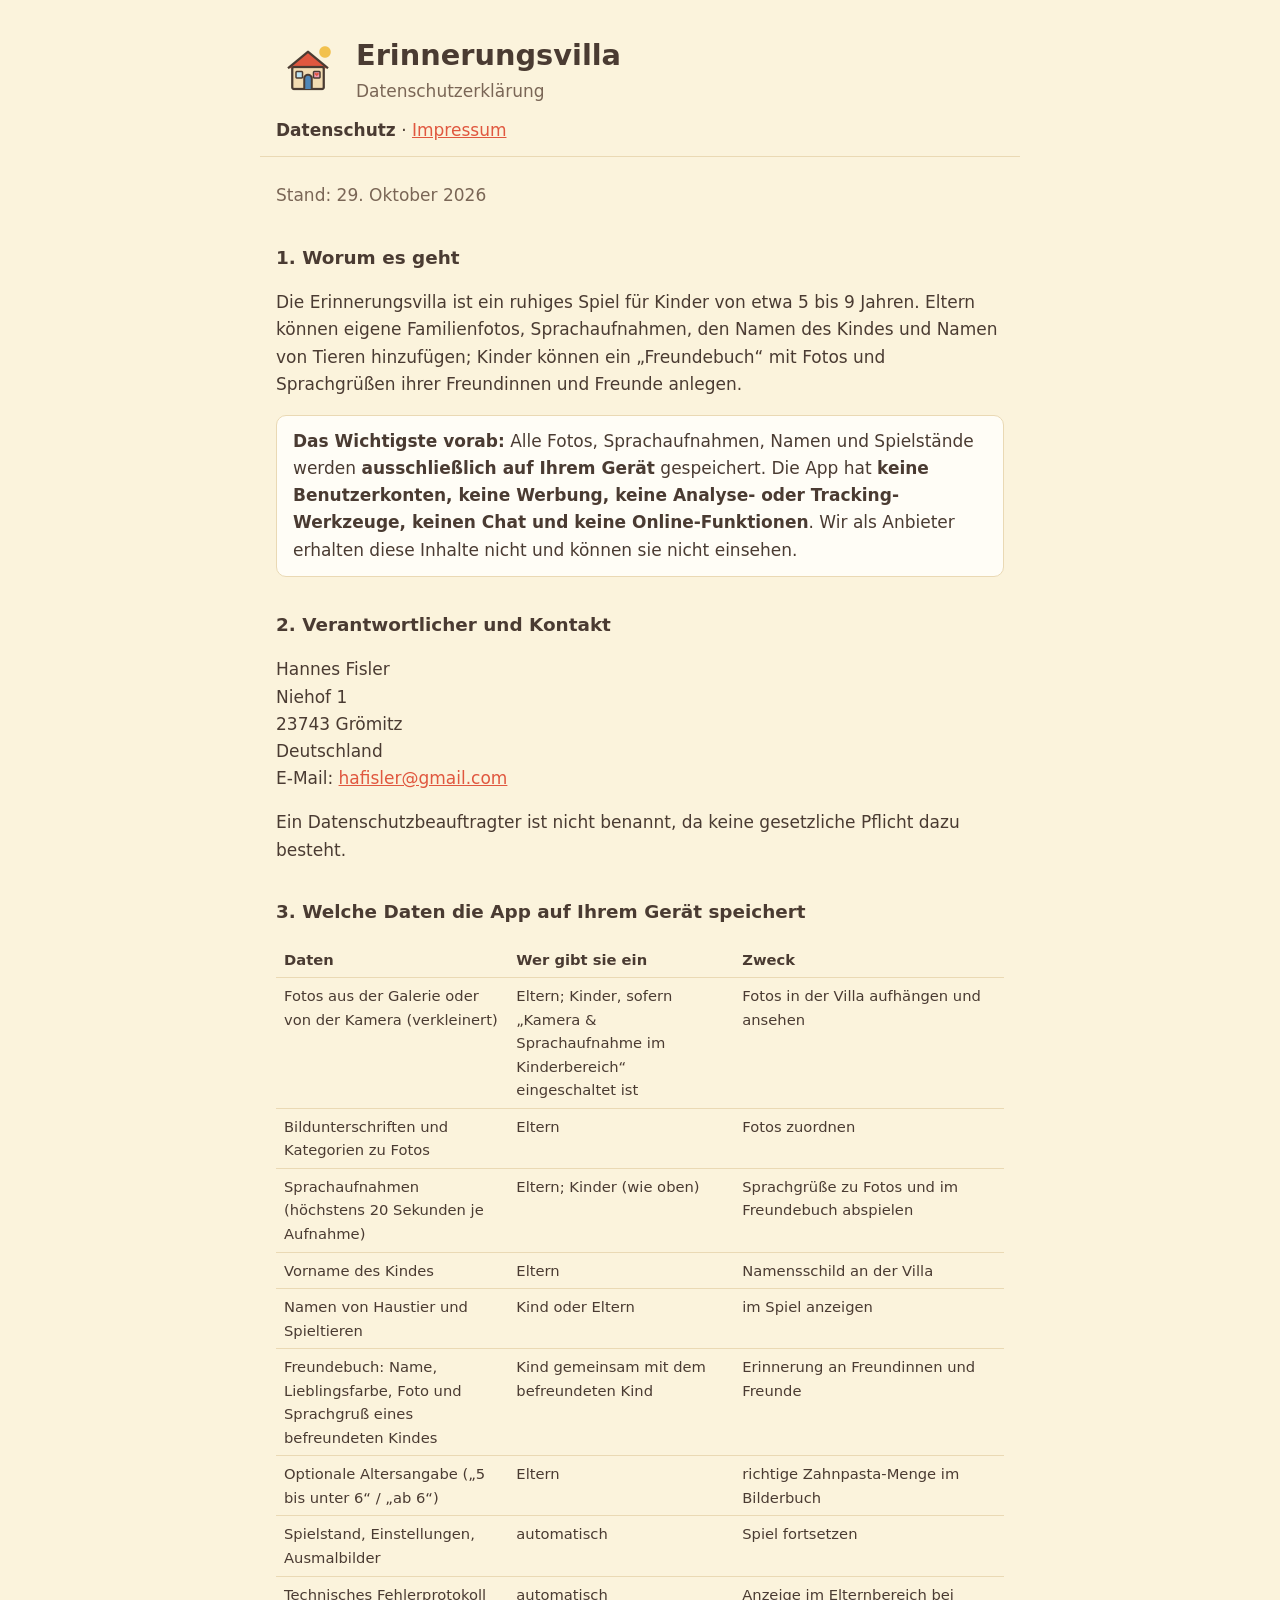
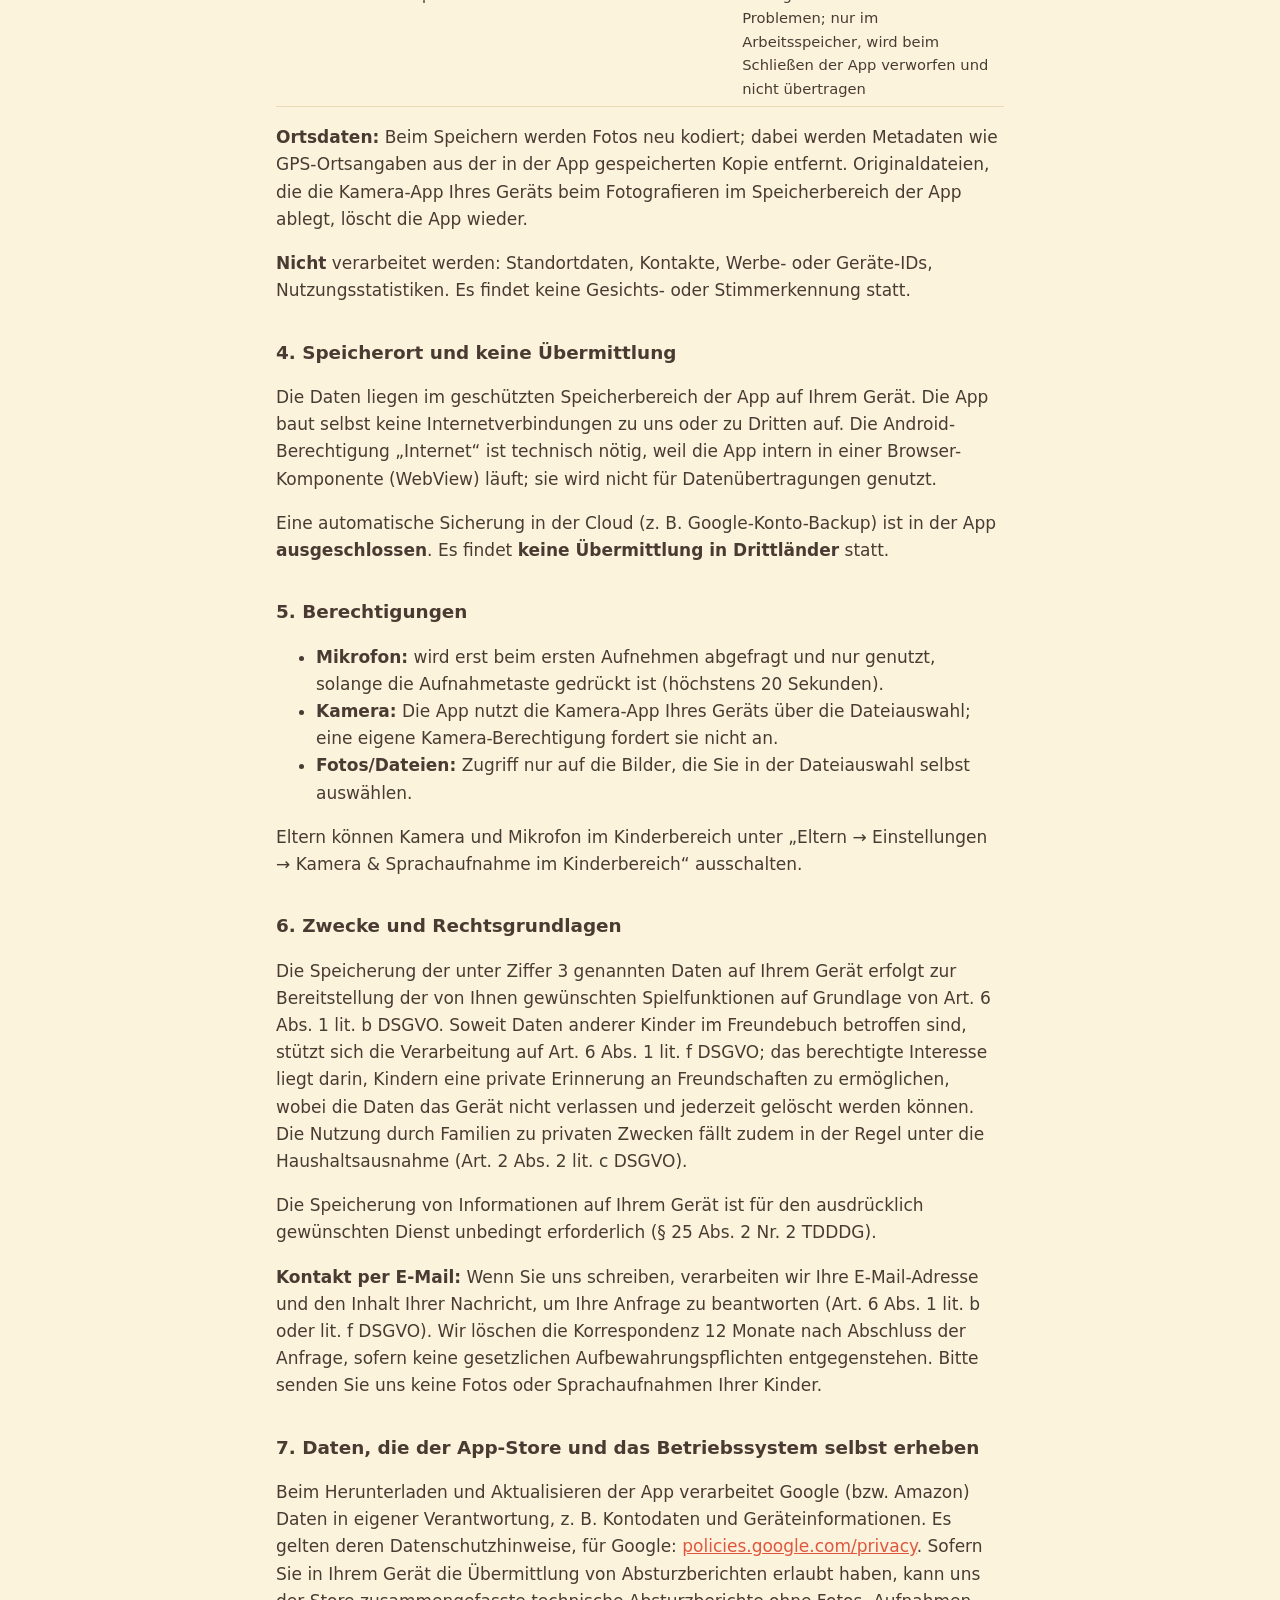
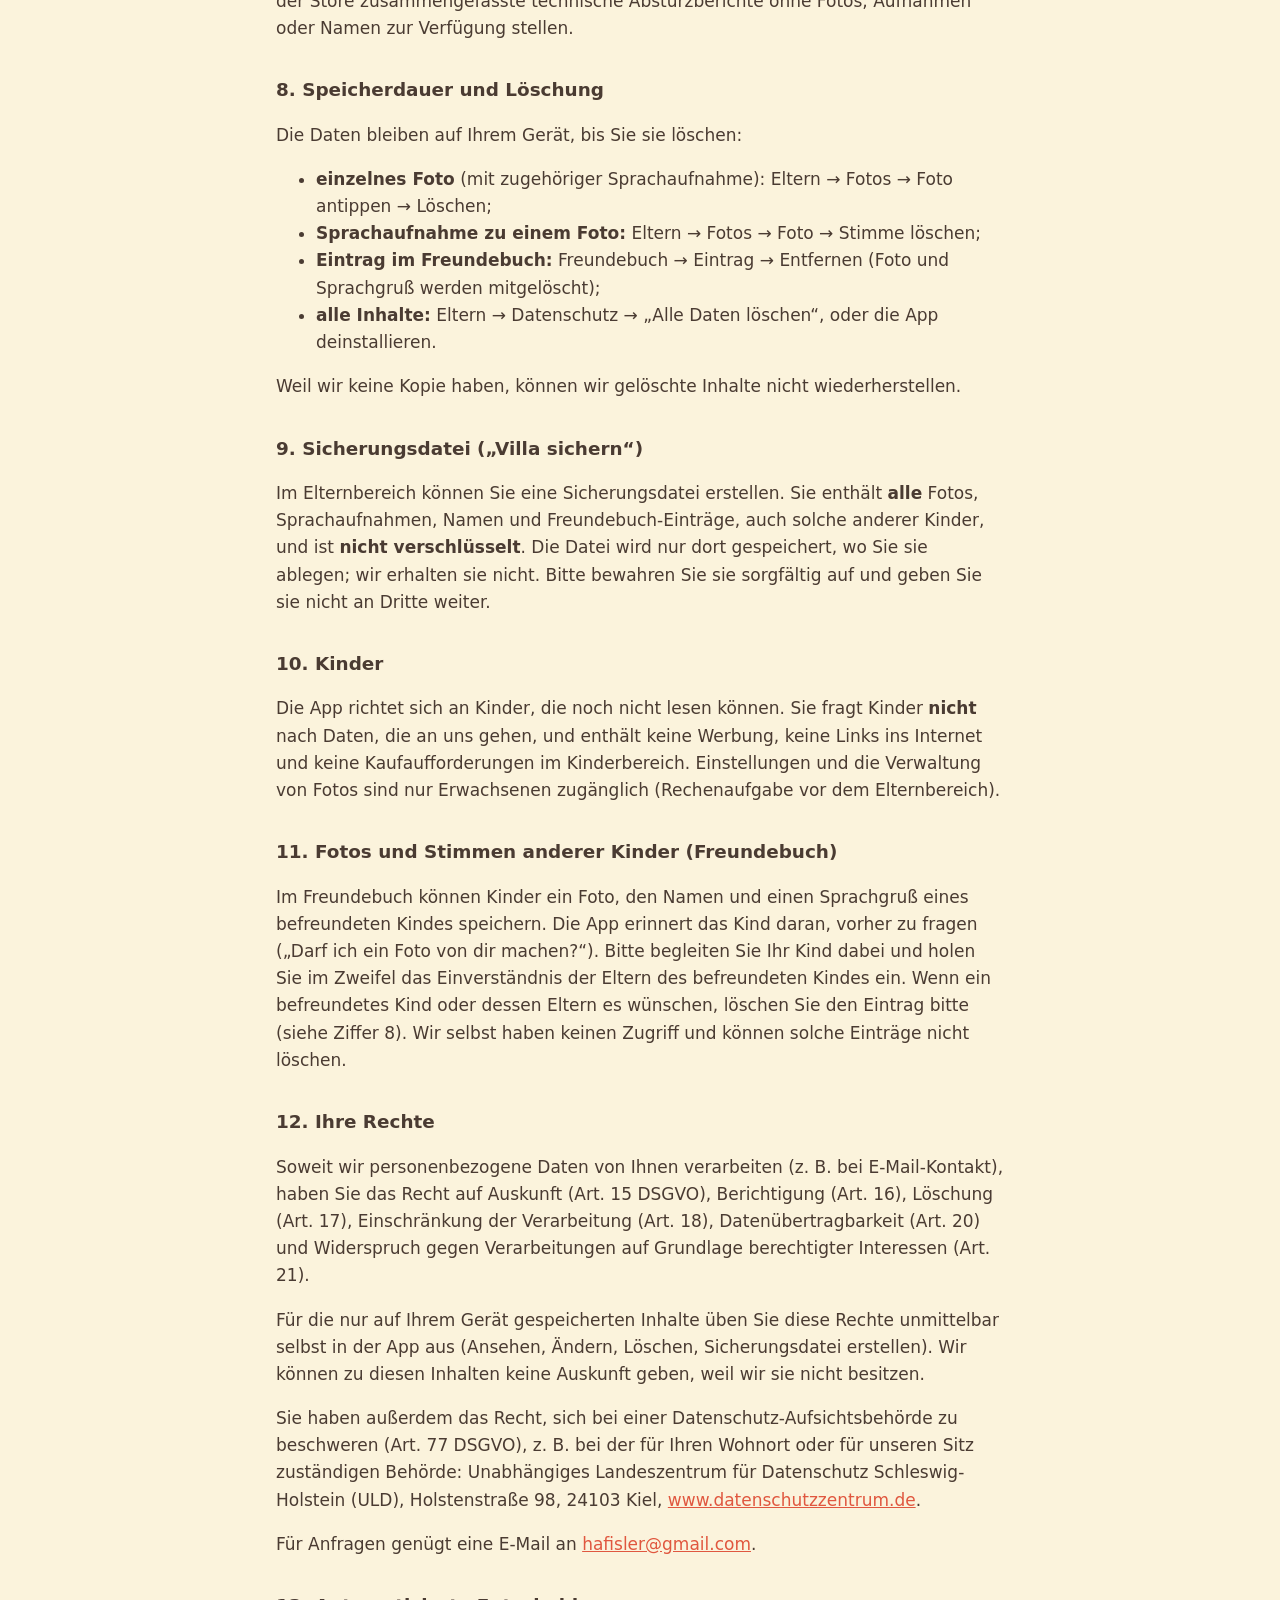
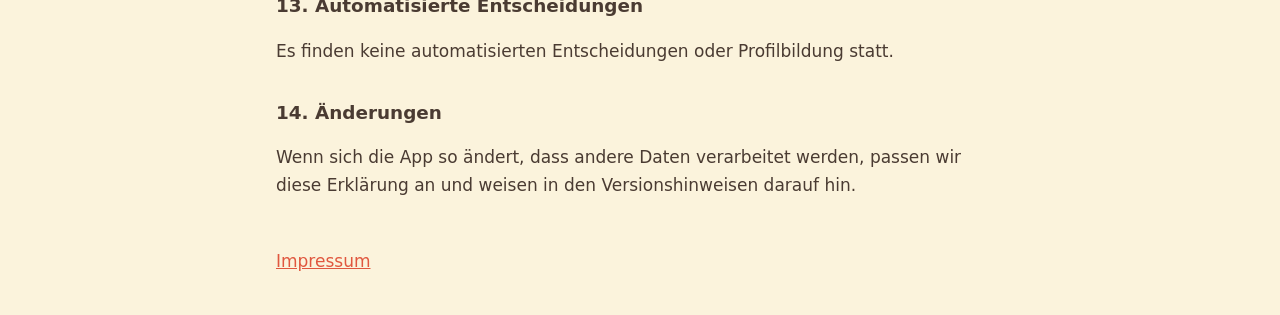
==== index.html @ d374c2a3 "Datenschutzerklärung und Impressum der Erinnerungsvilla Co-Authored-By: Claude Opus 5.5 <noreply@ant" ====
<!doctype html>
<html lang="de">
<head>
<meta charset="utf-8">
<meta name="viewport" content="width=device-width, initial-scale=1">
<title>Erinnerungsvilla – Datenschutzerklärung</title>
<link rel="stylesheet" href="style.css">
</head>
<body>
<header><img src="icon.png" alt="" width="64" height="64"><div><h1>Erinnerungsvilla</h1><p>Datenschutzerklärung</p></div></header>
<nav><a href="index.html" aria-current="page">Datenschutz</a> · <a href="impressum.html">Impressum</a></nav>
<main>
<p class="stand">Stand: 29. Oktober 2026</p>

<h2>1. Worum es geht</h2>
<p>Die Erinnerungsvilla ist ein ruhiges Spiel für Kinder von etwa 5 bis 9 Jahren. Eltern können eigene Familienfotos, Sprachaufnahmen, den Namen des Kindes und Namen von Tieren hinzufügen; Kinder können ein „Freundebuch“ mit Fotos und Sprachgrüßen ihrer Freundinnen und Freunde anlegen.</p>
<p class="box"><strong>Das Wichtigste vorab:</strong> Alle Fotos, Sprachaufnahmen, Namen und Spielstände werden <strong>ausschließlich auf Ihrem Gerät</strong> gespeichert. Die App hat <strong>keine Benutzerkonten, keine Werbung, keine Analyse- oder Tracking-Werkzeuge, keinen Chat und keine Online-Funktionen</strong>. Wir als Anbieter erhalten diese Inhalte nicht und können sie nicht einsehen.</p>

<h2>2. Verantwortlicher und Kontakt</h2>
<p>Hannes Fisler<br>Niehof 1<br>23743 Grömitz<br>Deutschland<br>E-Mail: <a href="mailto:hafisler@gmail.com">hafisler@gmail.com</a></p>
<p>Ein Datenschutzbeauftragter ist nicht benannt, da keine gesetzliche Pflicht dazu besteht.</p>

<h2>3. Welche Daten die App auf Ihrem Gerät speichert</h2>
<table>
<thead><tr><th>Daten</th><th>Wer gibt sie ein</th><th>Zweck</th></tr></thead>
<tbody>
<tr><td>Fotos aus der Galerie oder von der Kamera (verkleinert)</td><td>Eltern; Kinder, sofern „Kamera &amp; Sprachaufnahme im Kinderbereich“ eingeschaltet ist</td><td>Fotos in der Villa aufhängen und ansehen</td></tr>
<tr><td>Bildunterschriften und Kategorien zu Fotos</td><td>Eltern</td><td>Fotos zuordnen</td></tr>
<tr><td>Sprachaufnahmen (höchstens 20 Sekunden je Aufnahme)</td><td>Eltern; Kinder (wie oben)</td><td>Sprachgrüße zu Fotos und im Freundebuch abspielen</td></tr>
<tr><td>Vorname des Kindes</td><td>Eltern</td><td>Namensschild an der Villa</td></tr>
<tr><td>Namen von Haustier und Spieltieren</td><td>Kind oder Eltern</td><td>im Spiel anzeigen</td></tr>
<tr><td>Freundebuch: Name, Lieblingsfarbe, Foto und Sprachgruß eines befreundeten Kindes</td><td>Kind gemeinsam mit dem befreundeten Kind</td><td>Erinnerung an Freundinnen und Freunde</td></tr>
<tr><td>Optionale Altersangabe („5 bis unter 6“ / „ab 6“)</td><td>Eltern</td><td>richtige Zahnpasta-Menge im Bilderbuch</td></tr>
<tr><td>Spielstand, Einstellungen, Ausmalbilder</td><td>automatisch</td><td>Spiel fortsetzen</td></tr>
<tr><td>Technisches Fehlerprotokoll</td><td>automatisch</td><td>Anzeige im Elternbereich bei Problemen; nur im Arbeitsspeicher, wird beim Schließen der App verworfen und nicht übertragen</td></tr>
</tbody>
</table>
<p><strong>Ortsdaten:</strong> Beim Speichern werden Fotos neu kodiert; dabei werden Metadaten wie GPS-Ortsangaben aus der in der App gespeicherten Kopie entfernt. Originaldateien, die die Kamera-App Ihres Geräts beim Fotografieren im Speicherbereich der App ablegt, löscht die App wieder.</p>
<p><strong>Nicht</strong> verarbeitet werden: Standortdaten, Kontakte, Werbe- oder Geräte-IDs, Nutzungsstatistiken. Es findet keine Gesichts- oder Stimmerkennung statt.</p>

<h2>4. Speicherort und keine Übermittlung</h2>
<p>Die Daten liegen im geschützten Speicherbereich der App auf Ihrem Gerät. Die App baut selbst keine Internetverbindungen zu uns oder zu Dritten auf. Die Android-Berechtigung „Internet“ ist technisch nötig, weil die App intern in einer Browser-Komponente (WebView) läuft; sie wird nicht für Datenübertragungen genutzt.</p>
<p>Eine automatische Sicherung in der Cloud (z. B. Google-Konto-Backup) ist in der App <strong>ausgeschlossen</strong>. Es findet <strong>keine Übermittlung in Drittländer</strong> statt.</p>

<h2>5. Berechtigungen</h2>
<ul>
<li><strong>Mikrofon:</strong> wird erst beim ersten Aufnehmen abgefragt und nur genutzt, solange die Aufnahmetaste gedrückt ist (höchstens 20 Sekunden).</li>
<li><strong>Kamera:</strong> Die App nutzt die Kamera-App Ihres Geräts über die Dateiauswahl; eine eigene Kamera-Berechtigung fordert sie nicht an.</li>
<li><strong>Fotos/Dateien:</strong> Zugriff nur auf die Bilder, die Sie in der Dateiauswahl selbst auswählen.</li>
</ul>
<p>Eltern können Kamera und Mikrofon im Kinderbereich unter „Eltern → Einstellungen → Kamera &amp; Sprachaufnahme im Kinderbereich“ ausschalten.</p>

<h2>6. Zwecke und Rechtsgrundlagen</h2>
<p>Die Speicherung der unter Ziffer 3 genannten Daten auf Ihrem Gerät erfolgt zur Bereitstellung der von Ihnen gewünschten Spielfunktionen auf Grundlage von Art. 6 Abs. 1 lit. b DSGVO. Soweit Daten anderer Kinder im Freundebuch betroffen sind, stützt sich die Verarbeitung auf Art. 6 Abs. 1 lit. f DSGVO; das berechtigte Interesse liegt darin, Kindern eine private Erinnerung an Freundschaften zu ermöglichen, wobei die Daten das Gerät nicht verlassen und jederzeit gelöscht werden können. Die Nutzung durch Familien zu privaten Zwecken fällt zudem in der Regel unter die Haushaltsausnahme (Art. 2 Abs. 2 lit. c DSGVO).</p>
<p>Die Speicherung von Informationen auf Ihrem Gerät ist für den ausdrücklich gewünschten Dienst unbedingt erforderlich (§ 25 Abs. 2 Nr. 2 TDDDG).</p>
<p><strong>Kontakt per E-Mail:</strong> Wenn Sie uns schreiben, verarbeiten wir Ihre E-Mail-Adresse und den Inhalt Ihrer Nachricht, um Ihre Anfrage zu beantworten (Art. 6 Abs. 1 lit. b oder lit. f DSGVO). Wir löschen die Korrespondenz 12 Monate nach Abschluss der Anfrage, sofern keine gesetzlichen Aufbewahrungspflichten entgegenstehen. Bitte senden Sie uns keine Fotos oder Sprachaufnahmen Ihrer Kinder.</p>

<h2>7. Daten, die der App-Store und das Betriebssystem selbst erheben</h2>
<p>Beim Herunterladen und Aktualisieren der App verarbeitet Google (bzw. Amazon) Daten in eigener Verantwortung, z. B. Kontodaten und Geräteinformationen. Es gelten deren Datenschutzhinweise, für Google: <a href="https://policies.google.com/privacy">policies.google.com/privacy</a>. Sofern Sie in Ihrem Gerät die Übermittlung von Absturzberichten erlaubt haben, kann uns der Store zusammengefasste technische Absturzberichte ohne Fotos, Aufnahmen oder Namen zur Verfügung stellen.</p>

<h2>8. Speicherdauer und Löschung</h2>
<p>Die Daten bleiben auf Ihrem Gerät, bis Sie sie löschen:</p>
<ul>
<li><strong>einzelnes Foto</strong> (mit zugehöriger Sprachaufnahme): Eltern → Fotos → Foto antippen → Löschen;</li>
<li><strong>Sprachaufnahme zu einem Foto:</strong> Eltern → Fotos → Foto → Stimme löschen;</li>
<li><strong>Eintrag im Freundebuch:</strong> Freundebuch → Eintrag → Entfernen (Foto und Sprachgruß werden mitgelöscht);</li>
<li><strong>alle Inhalte:</strong> Eltern → Datenschutz → „Alle Daten löschen“, oder die App deinstallieren.</li>
</ul>
<p>Weil wir keine Kopie haben, können wir gelöschte Inhalte nicht wiederherstellen.</p>

<h2>9. Sicherungsdatei („Villa sichern“)</h2>
<p>Im Elternbereich können Sie eine Sicherungsdatei erstellen. Sie enthält <strong>alle</strong> Fotos, Sprachaufnahmen, Namen und Freundebuch-Einträge, auch solche anderer Kinder, und ist <strong>nicht verschlüsselt</strong>. Die Datei wird nur dort gespeichert, wo Sie sie ablegen; wir erhalten sie nicht. Bitte bewahren Sie sie sorgfältig auf und geben Sie sie nicht an Dritte weiter.</p>

<h2>10. Kinder</h2>
<p>Die App richtet sich an Kinder, die noch nicht lesen können. Sie fragt Kinder <strong>nicht</strong> nach Daten, die an uns gehen, und enthält keine Werbung, keine Links ins Internet und keine Kaufaufforderungen im Kinderbereich. Einstellungen und die Verwaltung von Fotos sind nur Erwachsenen zugänglich (Rechenaufgabe vor dem Elternbereich).</p>

<h2>11. Fotos und Stimmen anderer Kinder (Freundebuch)</h2>
<p>Im Freundebuch können Kinder ein Foto, den Namen und einen Sprachgruß eines befreundeten Kindes speichern. Die App erinnert das Kind daran, vorher zu fragen („Darf ich ein Foto von dir machen?“). Bitte begleiten Sie Ihr Kind dabei und holen Sie im Zweifel das Einverständnis der Eltern des befreundeten Kindes ein. Wenn ein befreundetes Kind oder dessen Eltern es wünschen, löschen Sie den Eintrag bitte (siehe Ziffer 8). Wir selbst haben keinen Zugriff und können solche Einträge nicht löschen.</p>

<h2>12. Ihre Rechte</h2>
<p>Soweit wir personenbezogene Daten von Ihnen verarbeiten (z. B. bei E-Mail-Kontakt), haben Sie das Recht auf Auskunft (Art. 15 DSGVO), Berichtigung (Art. 16), Löschung (Art. 17), Einschränkung der Verarbeitung (Art. 18), Datenübertragbarkeit (Art. 20) und Widerspruch gegen Verarbeitungen auf Grundlage berechtigter Interessen (Art. 21).</p>
<p>Für die nur auf Ihrem Gerät gespeicherten Inhalte üben Sie diese Rechte unmittelbar selbst in der App aus (Ansehen, Ändern, Löschen, Sicherungsdatei erstellen). Wir können zu diesen Inhalten keine Auskunft geben, weil wir sie nicht besitzen.</p>
<p>Sie haben außerdem das Recht, sich bei einer Datenschutz-Aufsichtsbehörde zu beschweren (Art. 77 DSGVO), z. B. bei der für Ihren Wohnort oder für unseren Sitz zuständigen Behörde: Unabhängiges Landeszentrum für Datenschutz Schleswig-Holstein (ULD), Holstenstraße 98, 24103 Kiel, <a href="https://www.datenschutzzentrum.de">www.datenschutzzentrum.de</a>.</p>
<p>Für Anfragen genügt eine E-Mail an <a href="mailto:hafisler@gmail.com">hafisler@gmail.com</a>.</p>

<h2>13. Automatisierte Entscheidungen</h2>
<p>Es finden keine automatisierten Entscheidungen oder Profilbildung statt.</p>

<h2>14. Änderungen</h2>
<p>Wenn sich die App so ändert, dass andere Daten verarbeitet werden, passen wir diese Erklärung an und weisen in den Versionshinweisen darauf hin.</p>
</main>
<footer><a href="impressum.html">Impressum</a></footer>
</body>
</html>
---- style.css ----
:root { --bg: #fbf3dc; --card: #fffdf6; --ink: #4a3b32; --muted: #7a6656; --accent: #e0573f; --line: #ead9b4; }
@media (prefers-color-scheme: dark) { :root { --bg: #221b16; --card: #2c241e; --ink: #f3e6d2; --muted: #c9b59c; --accent: #f08a6f; --line: #4a3d31; } }
* { box-sizing: border-box; }
body { margin: 0; background: var(--bg); color: var(--ink); font: 17px/1.6 system-ui, "Segoe UI", sans-serif; }
header, nav, main, footer { max-width: 760px; margin: 0 auto; padding: 0 16px; }
header { display: flex; gap: 16px; align-items: center; padding-top: 32px; }
header img { border-radius: 14px; }
header h1 { margin: 0; font-size: 1.8rem; }
header p { margin: 0; color: var(--muted); }
nav { padding-top: 12px; padding-bottom: 12px; border-bottom: 1px solid var(--line); }
a { color: var(--accent); }
nav a[aria-current] { color: var(--ink); font-weight: 600; text-decoration: none; }
main { padding-top: 8px; padding-bottom: 32px; }
h2 { font-size: 1.15rem; margin-top: 1.8em; }
.stand { color: var(--muted); }
.box { background: var(--card); border: 1px solid var(--line); border-radius: 10px; padding: 12px 16px; }
table { width: 100%; border-collapse: collapse; font-size: 0.92rem; display: block; overflow-x: auto; }
th, td { text-align: left; vertical-align: top; padding: 6px 8px; border-bottom: 1px solid var(--line); }
footer { padding-bottom: 40px; color: var(--muted); }
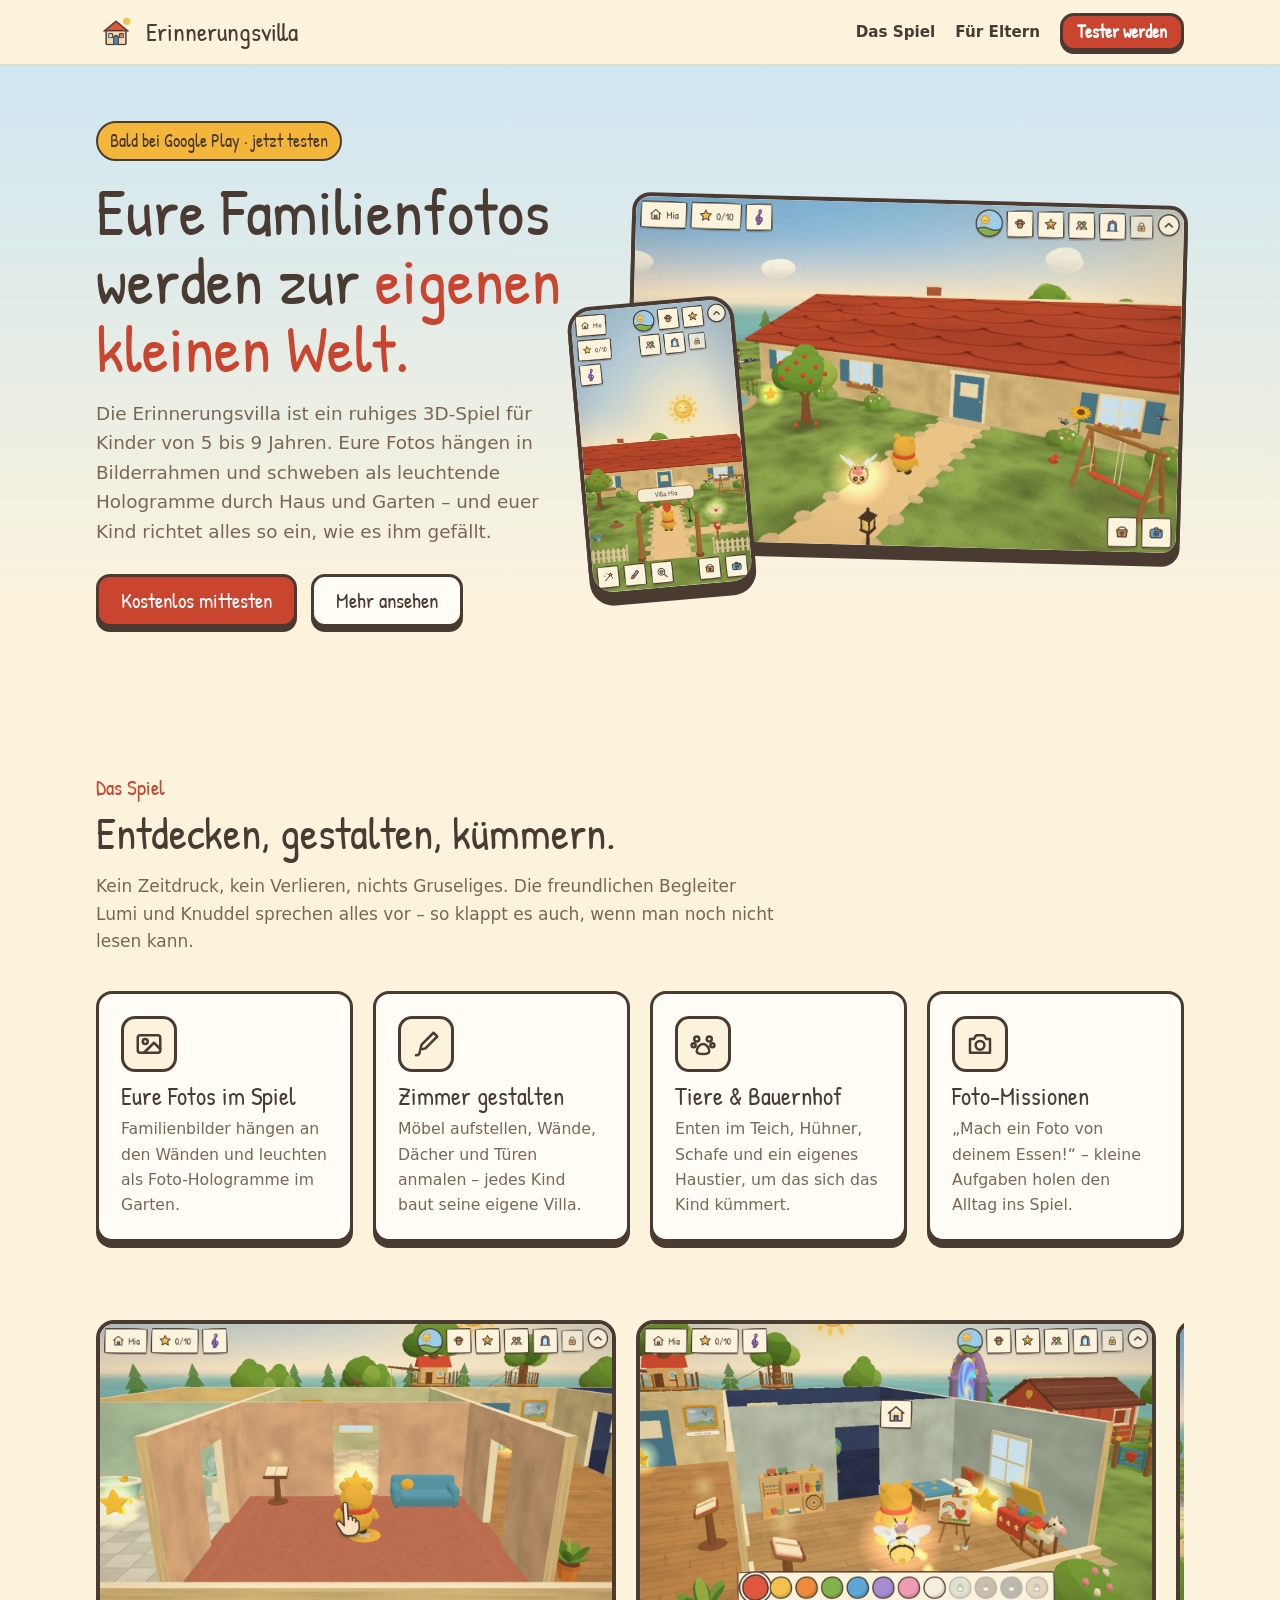
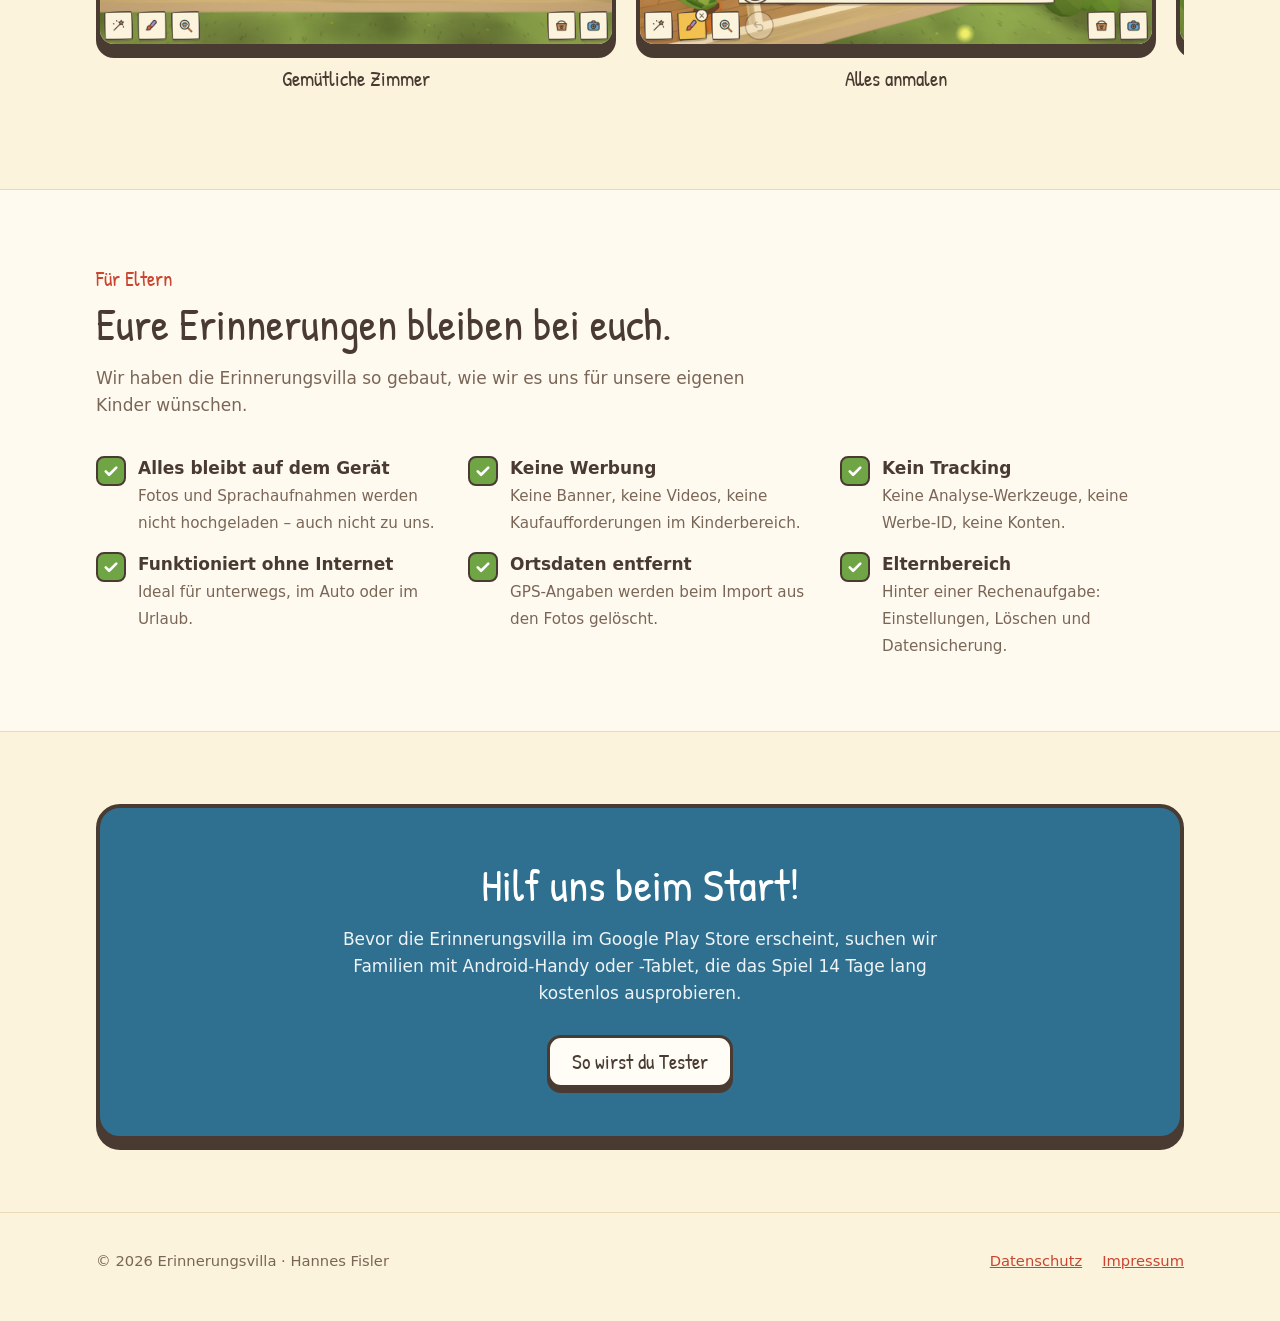
==== commit 242fd117: "Startseite und Tester-Seite; Datenschutz zieht nach datenschutz.html Co-Authored-By: Claude Opus 5.5" ====
--- a/index.html
+++ b/index.html
@@ -3,92 +3,123 @@
 <head>
 <meta charset="utf-8">
 <meta name="viewport" content="width=device-width, initial-scale=1">
-<title>Erinnerungsvilla – Datenschutzerklärung</title>
+<title>Erinnerungsvilla – eure Familienfotos als 3D-Welt</title>
+<meta name="description" content="Ein ruhiges 3D-Spiel für Kinder von 5 bis 9 Jahren: Eure Familienfotos werden zur eigenen Villa mit Garten, Teich und Bauernhof. Ohne Werbung, ohne Tracking, alles bleibt auf dem Gerät.">
+<meta property="og:title" content="Erinnerungsvilla">
+<meta property="og:description" content="Eure Familienfotos werden zur eigenen kleinen 3D-Welt – zum Entdecken, Gestalten und Spielen.">
+<meta property="og:image" content="https://ball85.github.io/erinnerungsvilla/bilder/villa-vorne.jpg">
+<link rel="icon" href="icon.png">
+<link rel="preload" href="fonts/patrick-hand.woff2" as="font" type="font/woff2" crossorigin>
 <link rel="stylesheet" href="style.css">
 </head>
 <body>
-<header><img src="icon.png" alt="" width="64" height="64"><div><h1>Erinnerungsvilla</h1><p>Datenschutzerklärung</p></div></header>
-<nav><a href="index.html" aria-current="page">Datenschutz</a> · <a href="impressum.html">Impressum</a></nav>
+
+<header class="top">
+  <div class="wrap">
+    <a class="brand" href="./"><img src="icon.png" alt=""><span>Erinnerungsvilla</span></a>
+    <nav>
+      <a href="#spiel">Das Spiel</a>
+      <a href="#eltern">Für Eltern</a>
+      <a class="btn" href="tester.html">Tester werden</a>
+    </nav>
+  </div>
+</header>
+
 <main>
-<p class="stand">Stand: 29. Oktober 2026</p>
+<section class="hero">
+  <div class="wrap">
+    <div>
+      <span class="badge">Bald bei Google Play · jetzt testen</span>
+      <h1>Eure Familienfotos werden zur <em>eigenen kleinen Welt.</em></h1>
+      <p class="lead">Die Erinnerungsvilla ist ein ruhiges 3D-Spiel für Kinder von 5 bis 9 Jahren. Eure Fotos hängen in Bilderrahmen und schweben als leuchtende Hologramme durch Haus und Garten – und euer Kind richtet alles so ein, wie es ihm gefällt.</p>
+      <div class="actions">
+        <a class="btn" href="tester.html">Kostenlos mittesten</a>
+        <a class="btn light" href="#spiel">Mehr ansehen</a>
+      </div>
+    </div>
+    <div class="shot">
+      <div class="frame"><img src="bilder/villa-vorne.jpg" width="1280" height="800" alt="Die Villa mit rotem Dach, Garten, Teich mit Enten und einer Schaukel; davor der Bär Knuddel und die Fee Lumi."></div>
+      <div class="frame phone"><img src="bilder/handy-garten.jpg" width="540" height="960" alt="Der Garten der Villa auf dem Handy."></div>
+    </div>
+  </div>
+</section>
 
-<h2>1. Worum es geht</h2>
-<p>Die Erinnerungsvilla ist ein ruhiges Spiel für Kinder von etwa 5 bis 9 Jahren. Eltern können eigene Familienfotos, Sprachaufnahmen, den Namen des Kindes und Namen von Tieren hinzufügen; Kinder können ein „Freundebuch“ mit Fotos und Sprachgrüßen ihrer Freundinnen und Freunde anlegen.</p>
-<p class="box"><strong>Das Wichtigste vorab:</strong> Alle Fotos, Sprachaufnahmen, Namen und Spielstände werden <strong>ausschließlich auf Ihrem Gerät</strong> gespeichert. Die App hat <strong>keine Benutzerkonten, keine Werbung, keine Analyse- oder Tracking-Werkzeuge, keinen Chat und keine Online-Funktionen</strong>. Wir als Anbieter erhalten diese Inhalte nicht und können sie nicht einsehen.</p>
+<section id="spiel">
+  <div class="wrap">
+    <p class="kicker">Das Spiel</p>
+    <h2 class="title">Entdecken, gestalten, kümmern.</h2>
+    <p class="sub">Kein Zeitdruck, kein Verlieren, nichts Gruseliges. Die freundlichen Begleiter Lumi und Knuddel sprechen alles vor – so klappt es auch, wenn man noch nicht lesen kann.</p>
+    <div class="cards">
+      <div class="card">
+        <div class="icon"><svg viewBox="0 0 24 24" fill="none" stroke="currentColor" stroke-width="2" stroke-linecap="round" stroke-linejoin="round"><rect x="3" y="5" width="18" height="14" rx="2"/><circle cx="9" cy="10" r="2"/><path d="M21 16l-5-5-8 8"/></svg></div>
+        <h3>Eure Fotos im Spiel</h3>
+        <p>Familienbilder hängen an den Wänden und leuchten als Foto-Hologramme im Garten.</p>
+      </div>
+      <div class="card">
+        <div class="icon"><svg viewBox="0 0 24 24" fill="none" stroke="currentColor" stroke-width="2" stroke-linecap="round" stroke-linejoin="round"><path d="M18 3l3 3-9.5 9.5-4 1 1-4z"/><path d="M4 21c2 0 3-1 3-3"/></svg></div>
+        <h3>Zimmer gestalten</h3>
+        <p>Möbel aufstellen, Wände, Dächer und Türen anmalen – jedes Kind baut seine eigene Villa.</p>
+      </div>
+      <div class="card">
+        <div class="icon"><svg viewBox="0 0 24 24" fill="none" stroke="currentColor" stroke-width="2" stroke-linecap="round" stroke-linejoin="round"><circle cx="7" cy="8" r="2"/><circle cx="17" cy="8" r="2"/><circle cx="4.5" cy="13" r="1.6"/><circle cx="19.5" cy="13" r="1.6"/><path d="M12 12c-3 0-5 3.5-5 5.5S9 20 12 20s5-.5 5-2.5S15 12 12 12z"/></svg></div>
+        <h3>Tiere &amp; Bauernhof</h3>
+        <p>Enten im Teich, Hühner, Schafe und ein eigenes Haustier, um das sich das Kind kümmert.</p>
+      </div>
+      <div class="card">
+        <div class="icon"><svg viewBox="0 0 24 24" fill="none" stroke="currentColor" stroke-width="2" stroke-linecap="round" stroke-linejoin="round"><path d="M4 8h3l2-3h6l2 3h3v11H4z"/><circle cx="12" cy="13" r="3.5"/></svg></div>
+        <h3>Foto-Missionen</h3>
+        <p>„Mach ein Foto von deinem Essen!“ – kleine Aufgaben holen den Alltag ins Spiel.</p>
+      </div>
+    </div>
+  </div>
+</section>
 
-<h2>2. Verantwortlicher und Kontakt</h2>
-<p>Hannes Fisler<br>Niehof 1<br>23743 Grömitz<br>Deutschland<br>E-Mail: <a href="mailto:hafisler@gmail.com">hafisler@gmail.com</a></p>
-<p>Ein Datenschutzbeauftragter ist nicht benannt, da keine gesetzliche Pflicht dazu besteht.</p>
+<section style="padding-top:0">
+  <div class="wrap">
+    <div class="gallery" tabindex="0" aria-label="Bilder aus dem Spiel">
+      <figure><div class="frame"><img loading="lazy" src="bilder/wohnzimmer.jpg" width="1280" height="800" alt="Das Wohnzimmer mit Sofa und Bilderrahmen."></div><figcaption>Gemütliche Zimmer</figcaption></figure>
+      <figure><div class="frame"><img loading="lazy" src="bilder/anmalen.jpg" width="1280" height="800" alt="Malmodus mit Farbpalette."></div><figcaption>Alles anmalen</figcaption></figure>
+      <figure><div class="frame"><img loading="lazy" src="bilder/foto-hologramm.jpg" width="1280" height="800" alt="Ein leuchtendes Foto-Hologramm im Garten."></div><figcaption>Foto-Hologramme</figcaption></figure>
+      <figure><div class="frame"><img loading="lazy" src="bilder/bauernhof.jpg" width="1280" height="800" alt="Der Bauernhof mit Tieren."></div><figcaption>Der Bauernhof</figcaption></figure>
+      <figure><div class="frame"><img loading="lazy" src="bilder/sternzimmer.jpg" width="1280" height="800" alt="Das Sternzimmer."></div><figcaption>Das Sternzimmer</figcaption></figure>
+      <figure><div class="frame"><img loading="lazy" src="bilder/nacht.jpg" width="1280" height="800" alt="Die Villa bei Nacht mit leuchtenden Fenstern."></div><figcaption>Gute Nacht, Villa</figcaption></figure>
+    </div>
+  </div>
+</section>
 
-<h2>3. Welche Daten die App auf Ihrem Gerät speichert</h2>
-<table>
-<thead><tr><th>Daten</th><th>Wer gibt sie ein</th><th>Zweck</th></tr></thead>
-<tbody>
-<tr><td>Fotos aus der Galerie oder von der Kamera (verkleinert)</td><td>Eltern; Kinder, sofern „Kamera &amp; Sprachaufnahme im Kinderbereich“ eingeschaltet ist</td><td>Fotos in der Villa aufhängen und ansehen</td></tr>
-<tr><td>Bildunterschriften und Kategorien zu Fotos</td><td>Eltern</td><td>Fotos zuordnen</td></tr>
-<tr><td>Sprachaufnahmen (höchstens 20 Sekunden je Aufnahme)</td><td>Eltern; Kinder (wie oben)</td><td>Sprachgrüße zu Fotos und im Freundebuch abspielen</td></tr>
-<tr><td>Vorname des Kindes</td><td>Eltern</td><td>Namensschild an der Villa</td></tr>
-<tr><td>Namen von Haustier und Spieltieren</td><td>Kind oder Eltern</td><td>im Spiel anzeigen</td></tr>
-<tr><td>Freundebuch: Name, Lieblingsfarbe, Foto und Sprachgruß eines befreundeten Kindes</td><td>Kind gemeinsam mit dem befreundeten Kind</td><td>Erinnerung an Freundinnen und Freunde</td></tr>
-<tr><td>Optionale Altersangabe („5 bis unter 6“ / „ab 6“)</td><td>Eltern</td><td>richtige Zahnpasta-Menge im Bilderbuch</td></tr>
-<tr><td>Spielstand, Einstellungen, Ausmalbilder</td><td>automatisch</td><td>Spiel fortsetzen</td></tr>
-<tr><td>Technisches Fehlerprotokoll</td><td>automatisch</td><td>Anzeige im Elternbereich bei Problemen; nur im Arbeitsspeicher, wird beim Schließen der App verworfen und nicht übertragen</td></tr>
-</tbody>
-</table>
-<p><strong>Ortsdaten:</strong> Beim Speichern werden Fotos neu kodiert; dabei werden Metadaten wie GPS-Ortsangaben aus der in der App gespeicherten Kopie entfernt. Originaldateien, die die Kamera-App Ihres Geräts beim Fotografieren im Speicherbereich der App ablegt, löscht die App wieder.</p>
-<p><strong>Nicht</strong> verarbeitet werden: Standortdaten, Kontakte, Werbe- oder Geräte-IDs, Nutzungsstatistiken. Es findet keine Gesichts- oder Stimmerkennung statt.</p>
+<section id="eltern" class="parents">
+  <div class="wrap">
+    <p class="kicker">Für Eltern</p>
+    <h2 class="title">Eure Erinnerungen bleiben bei euch.</h2>
+    <p class="sub">Wir haben die Erinnerungsvilla so gebaut, wie wir es uns für unsere eigenen Kinder wünschen.</p>
+    <ul class="checks">
+      <li><div><strong>Alles bleibt auf dem Gerät</strong><span>Fotos und Sprachaufnahmen werden nicht hochgeladen – auch nicht zu uns.</span></div></li>
+      <li><div><strong>Keine Werbung</strong><span>Keine Banner, keine Videos, keine Kaufaufforderungen im Kinderbereich.</span></div></li>
+      <li><div><strong>Kein Tracking</strong><span>Keine Analyse-Werkzeuge, keine Werbe-ID, keine Konten.</span></div></li>
+      <li><div><strong>Funktioniert ohne Internet</strong><span>Ideal für unterwegs, im Auto oder im Urlaub.</span></div></li>
+      <li><div><strong>Ortsdaten entfernt</strong><span>GPS-Angaben werden beim Import aus den Fotos gelöscht.</span></div></li>
+      <li><div><strong>Elternbereich</strong><span>Hinter einer Rechenaufgabe: Einstellungen, Löschen und Datensicherung.</span></div></li>
+    </ul>
+  </div>
+</section>
 
-<h2>4. Speicherort und keine Übermittlung</h2>
-<p>Die Daten liegen im geschützten Speicherbereich der App auf Ihrem Gerät. Die App baut selbst keine Internetverbindungen zu uns oder zu Dritten auf. Die Android-Berechtigung „Internet“ ist technisch nötig, weil die App intern in einer Browser-Komponente (WebView) läuft; sie wird nicht für Datenübertragungen genutzt.</p>
-<p>Eine automatische Sicherung in der Cloud (z. B. Google-Konto-Backup) ist in der App <strong>ausgeschlossen</strong>. Es findet <strong>keine Übermittlung in Drittländer</strong> statt.</p>
+<section class="cta">
+  <div class="wrap">
+    <div class="box-cta">
+      <h2 class="title">Hilf uns beim Start!</h2>
+      <p>Bevor die Erinnerungsvilla im Google Play Store erscheint, suchen wir Familien mit Android-Handy oder -Tablet, die das Spiel 14 Tage lang kostenlos ausprobieren.</p>
+      <a class="btn light" href="tester.html">So wirst du Tester</a>
+    </div>
+  </div>
+</section>
+</main>
 
-<h2>5. Berechtigungen</h2>
-<ul>
-<li><strong>Mikrofon:</strong> wird erst beim ersten Aufnehmen abgefragt und nur genutzt, solange die Aufnahmetaste gedrückt ist (höchstens 20 Sekunden).</li>
-<li><strong>Kamera:</strong> Die App nutzt die Kamera-App Ihres Geräts über die Dateiauswahl; eine eigene Kamera-Berechtigung fordert sie nicht an.</li>
-<li><strong>Fotos/Dateien:</strong> Zugriff nur auf die Bilder, die Sie in der Dateiauswahl selbst auswählen.</li>
-</ul>
-<p>Eltern können Kamera und Mikrofon im Kinderbereich unter „Eltern → Einstellungen → Kamera &amp; Sprachaufnahme im Kinderbereich“ ausschalten.</p>
+<footer class="foot">
+  <div class="wrap">
+    <span>© 2026 Erinnerungsvilla · Hannes Fisler</span>
+    <nav><a href="datenschutz.html">Datenschutz</a><a href="impressum.html">Impressum</a></nav>
+  </div>
+</footer>
 
-<h2>6. Zwecke und Rechtsgrundlagen</h2>
-<p>Die Speicherung der unter Ziffer 3 genannten Daten auf Ihrem Gerät erfolgt zur Bereitstellung der von Ihnen gewünschten Spielfunktionen auf Grundlage von Art. 6 Abs. 1 lit. b DSGVO. Soweit Daten anderer Kinder im Freundebuch betroffen sind, stützt sich die Verarbeitung auf Art. 6 Abs. 1 lit. f DSGVO; das berechtigte Interesse liegt darin, Kindern eine private Erinnerung an Freundschaften zu ermöglichen, wobei die Daten das Gerät nicht verlassen und jederzeit gelöscht werden können. Die Nutzung durch Familien zu privaten Zwecken fällt zudem in der Regel unter die Haushaltsausnahme (Art. 2 Abs. 2 lit. c DSGVO).</p>
-<p>Die Speicherung von Informationen auf Ihrem Gerät ist für den ausdrücklich gewünschten Dienst unbedingt erforderlich (§ 25 Abs. 2 Nr. 2 TDDDG).</p>
-<p><strong>Kontakt per E-Mail:</strong> Wenn Sie uns schreiben, verarbeiten wir Ihre E-Mail-Adresse und den Inhalt Ihrer Nachricht, um Ihre Anfrage zu beantworten (Art. 6 Abs. 1 lit. b oder lit. f DSGVO). Wir löschen die Korrespondenz 12 Monate nach Abschluss der Anfrage, sofern keine gesetzlichen Aufbewahrungspflichten entgegenstehen. Bitte senden Sie uns keine Fotos oder Sprachaufnahmen Ihrer Kinder.</p>
-
-<h2>7. Daten, die der App-Store und das Betriebssystem selbst erheben</h2>
-<p>Beim Herunterladen und Aktualisieren der App verarbeitet Google (bzw. Amazon) Daten in eigener Verantwortung, z. B. Kontodaten und Geräteinformationen. Es gelten deren Datenschutzhinweise, für Google: <a href="https://policies.google.com/privacy">policies.google.com/privacy</a>. Sofern Sie in Ihrem Gerät die Übermittlung von Absturzberichten erlaubt haben, kann uns der Store zusammengefasste technische Absturzberichte ohne Fotos, Aufnahmen oder Namen zur Verfügung stellen.</p>
-
-<h2>8. Speicherdauer und Löschung</h2>
-<p>Die Daten bleiben auf Ihrem Gerät, bis Sie sie löschen:</p>
-<ul>
-<li><strong>einzelnes Foto</strong> (mit zugehöriger Sprachaufnahme): Eltern → Fotos → Foto antippen → Löschen;</li>
-<li><strong>Sprachaufnahme zu einem Foto:</strong> Eltern → Fotos → Foto → Stimme löschen;</li>
-<li><strong>Eintrag im Freundebuch:</strong> Freundebuch → Eintrag → Entfernen (Foto und Sprachgruß werden mitgelöscht);</li>
-<li><strong>alle Inhalte:</strong> Eltern → Datenschutz → „Alle Daten löschen“, oder die App deinstallieren.</li>
-</ul>
-<p>Weil wir keine Kopie haben, können wir gelöschte Inhalte nicht wiederherstellen.</p>
-
-<h2>9. Sicherungsdatei („Villa sichern“)</h2>
-<p>Im Elternbereich können Sie eine Sicherungsdatei erstellen. Sie enthält <strong>alle</strong> Fotos, Sprachaufnahmen, Namen und Freundebuch-Einträge, auch solche anderer Kinder, und ist <strong>nicht verschlüsselt</strong>. Die Datei wird nur dort gespeichert, wo Sie sie ablegen; wir erhalten sie nicht. Bitte bewahren Sie sie sorgfältig auf und geben Sie sie nicht an Dritte weiter.</p>
-
-<h2>10. Kinder</h2>
-<p>Die App richtet sich an Kinder, die noch nicht lesen können. Sie fragt Kinder <strong>nicht</strong> nach Daten, die an uns gehen, und enthält keine Werbung, keine Links ins Internet und keine Kaufaufforderungen im Kinderbereich. Einstellungen und die Verwaltung von Fotos sind nur Erwachsenen zugänglich (Rechenaufgabe vor dem Elternbereich).</p>
-
-<h2>11. Fotos und Stimmen anderer Kinder (Freundebuch)</h2>
-<p>Im Freundebuch können Kinder ein Foto, den Namen und einen Sprachgruß eines befreundeten Kindes speichern. Die App erinnert das Kind daran, vorher zu fragen („Darf ich ein Foto von dir machen?“). Bitte begleiten Sie Ihr Kind dabei und holen Sie im Zweifel das Einverständnis der Eltern des befreundeten Kindes ein. Wenn ein befreundetes Kind oder dessen Eltern es wünschen, löschen Sie den Eintrag bitte (siehe Ziffer 8). Wir selbst haben keinen Zugriff und können solche Einträge nicht löschen.</p>
-
-<h2>12. Ihre Rechte</h2>
-<p>Soweit wir personenbezogene Daten von Ihnen verarbeiten (z. B. bei E-Mail-Kontakt), haben Sie das Recht auf Auskunft (Art. 15 DSGVO), Berichtigung (Art. 16), Löschung (Art. 17), Einschränkung der Verarbeitung (Art. 18), Datenübertragbarkeit (Art. 20) und Widerspruch gegen Verarbeitungen auf Grundlage berechtigter Interessen (Art. 21).</p>
-<p>Für die nur auf Ihrem Gerät gespeicherten Inhalte üben Sie diese Rechte unmittelbar selbst in der App aus (Ansehen, Ändern, Löschen, Sicherungsdatei erstellen). Wir können zu diesen Inhalten keine Auskunft geben, weil wir sie nicht besitzen.</p>
-<p>Sie haben außerdem das Recht, sich bei einer Datenschutz-Aufsichtsbehörde zu beschweren (Art. 77 DSGVO), z. B. bei der für Ihren Wohnort oder für unseren Sitz zuständigen Behörde: Unabhängiges Landeszentrum für Datenschutz Schleswig-Holstein (ULD), Holstenstraße 98, 24103 Kiel, <a href="https://www.datenschutzzentrum.de">www.datenschutzzentrum.de</a>.</p>
-<p>Für Anfragen genügt eine E-Mail an <a href="mailto:hafisler@gmail.com">hafisler@gmail.com</a>.</p>
-
-<h2>13. Automatisierte Entscheidungen</h2>
-<p>Es finden keine automatisierten Entscheidungen oder Profilbildung statt.</p>
-
-<h2>14. Änderungen</h2>
-<p>Wenn sich die App so ändert, dass andere Daten verarbeitet werden, passen wir diese Erklärung an und weisen in den Versionshinweisen darauf hin.</p>
-</main>
-<footer><a href="impressum.html">Impressum</a></footer>
 </body>
 </html>
--- a/style.css
+++ b/style.css
@@ -1,19 +1,126 @@
-:root { --bg: #fbf3dc; --card: #fffdf6; --ink: #4a3b32; --muted: #7a6656; --accent: #e0573f; --line: #ead9b4; }
-@media (prefers-color-scheme: dark) { :root { --bg: #221b16; --card: #2c241e; --ink: #f3e6d2; --muted: #c9b59c; --accent: #f08a6f; --line: #4a3d31; } }
+@font-face { font-family: 'Patrick Hand'; src: url(fonts/patrick-hand.woff2) format('woff2'); font-display: swap; }
+
+:root {
+  --bg: #fbf3dc; --paper: #fffaf0; --card: #fffdf6; --ink: #4a3b32; --muted: #7a6656;
+  --roof: #c9452f; --roof-dark: #a3361f; --door: #2f6f8f; --grass: #6fa544; --sun: #f4b63a;
+  --line: #ead9b4; --edge: #4a3b32; --sky: #cfe6f2;
+}
+@media (prefers-color-scheme: dark) {
+  :root {
+    --bg: #221b16; --paper: #2a221c; --card: #2c241e; --ink: #f3e6d2; --muted: #c9b59c;
+    --roof: #f08a6f; --roof-dark: #f4a48d; --door: #7dbad6; --grass: #9ccc6d; --sun: #f4c35a;
+    --line: #4a3d31; --edge: #f3e6d2; --sky: #1f2c33;
+  }
+}
+
 * { box-sizing: border-box; }
+html { scroll-behavior: smooth; }
 body { margin: 0; background: var(--bg); color: var(--ink); font: 17px/1.6 system-ui, "Segoe UI", sans-serif; }
-header, nav, main, footer { max-width: 760px; margin: 0 auto; padding: 0 16px; }
-header { display: flex; gap: 16px; align-items: center; padding-top: 32px; }
-header img { border-radius: 14px; }
-header h1 { margin: 0; font-size: 1.8rem; }
-header p { margin: 0; color: var(--muted); }
-nav { padding-top: 12px; padding-bottom: 12px; border-bottom: 1px solid var(--line); }
-a { color: var(--accent); }
-nav a[aria-current] { color: var(--ink); font-weight: 600; text-decoration: none; }
-main { padding-top: 8px; padding-bottom: 32px; }
-h2 { font-size: 1.15rem; margin-top: 1.8em; }
+img { max-width: 100%; height: auto; display: block; }
+a { color: var(--roof); }
+.hand { font-family: 'Patrick Hand', 'Comic Sans MS', system-ui, sans-serif; }
+.wrap { max-width: 1120px; margin: 0 auto; padding: 0 16px; }
+
+/* Top bar */
+.top { position: sticky; top: 0; z-index: 10; background: color-mix(in srgb, var(--bg) 88%, transparent); backdrop-filter: blur(8px); border-bottom: 1px solid var(--line); }
+.top .wrap { display: flex; align-items: center; gap: 16px; height: 64px; }
+.brand { display: flex; align-items: center; gap: 10px; color: var(--ink); text-decoration: none; font-family: 'Patrick Hand', sans-serif; font-size: 1.6rem; }
+.brand img { width: 40px; height: 40px; border-radius: 10px; }
+.top nav { margin-left: auto; display: flex; align-items: center; gap: 20px; }
+.top nav a { color: var(--ink); text-decoration: none; font-weight: 600; font-size: 0.95rem; }
+.top nav a:hover { color: var(--roof); }
+.top nav .btn { color: #fff; }
+@media (max-width: 640px) { .top nav a:not(.btn) { display: none; } .brand span { font-size: 1.35rem; } }
+
+/* Buttons in the game's card style */
+.btn { display: inline-flex; align-items: center; gap: 10px; padding: 12px 22px; border: 3px solid var(--edge); border-radius: 14px; background: var(--roof); color: #fff; font-family: 'Patrick Hand', sans-serif; font-size: 1.3rem; line-height: 1.1; text-decoration: none; box-shadow: 0 5px 0 var(--edge); transition: transform .12s, box-shadow .12s; }
+.btn:hover { transform: translateY(2px); box-shadow: 0 3px 0 var(--edge); }
+.btn:active { transform: translateY(5px); box-shadow: 0 0 0 var(--edge); }
+.btn.light { background: var(--card); color: var(--ink); }
+.btn.blue { background: var(--door); }
+.top .btn { padding: 6px 14px; font-size: 1.1rem; box-shadow: 0 3px 0 var(--edge); }
+
+/* Hero */
+.hero { padding: 56px 0 72px; background: linear-gradient(var(--sky), var(--bg) 85%); overflow: hidden; }
+.hero .wrap { display: grid; grid-template-columns: 1fr 1.15fr; gap: 48px; align-items: center; }
+.badge { display: inline-block; padding: 4px 12px; border: 2px solid var(--edge); border-radius: 999px; background: var(--sun); color: #4a3b32; font-family: 'Patrick Hand', sans-serif; font-size: 1.1rem; }
+.hero h1 { font-family: 'Patrick Hand', sans-serif; font-weight: 400; font-size: clamp(2.6rem, 5.5vw, 4.2rem); line-height: 1.02; margin: 16px 0; }
+.hero h1 em { font-style: normal; color: var(--roof); }
+.hero p.lead { font-size: 1.15rem; color: var(--muted); margin: 0 0 28px; max-width: 34em; }
+.actions { display: flex; flex-wrap: wrap; gap: 14px; }
+.frame { border: 4px solid var(--edge); border-radius: 18px; overflow: hidden; background: var(--card); box-shadow: 0 10px 0 var(--edge); }
+.hero .frame { transform: rotate(1.5deg); }
+.hero .phone { position: absolute; width: 30%; left: -9%; bottom: -12%; transform: rotate(-5deg); border-radius: 24px; }
+.hero .shot { position: relative; }
+@media (max-width: 860px) {
+  .hero { padding-top: 32px; }
+  .hero .wrap { grid-template-columns: 1fr; gap: 40px; }
+  .hero .phone { display: none; }
+}
+
+/* Sections */
+section { padding: 72px 0; }
+.kicker { font-family: 'Patrick Hand', sans-serif; color: var(--roof); font-size: 1.3rem; margin: 0; }
+h2.title { font-family: 'Patrick Hand', sans-serif; font-weight: 400; font-size: clamp(2rem, 4vw, 2.8rem); line-height: 1.1; margin: 4px 0 16px; }
+.sub { color: var(--muted); max-width: 40em; margin: 0 0 36px; }
+
+.cards { display: grid; grid-template-columns: repeat(auto-fit, minmax(230px, 1fr)); gap: 20px; }
+.card { background: var(--card); border: 3px solid var(--edge); border-radius: 16px; padding: 22px; box-shadow: 0 6px 0 var(--edge); }
+.card h3 { font-family: 'Patrick Hand', sans-serif; font-weight: 400; font-size: 1.55rem; margin: 10px 0 6px; line-height: 1.15; }
+.card p { margin: 0; color: var(--muted); font-size: 0.98rem; }
+.icon { width: 56px; height: 56px; border: 3px solid var(--edge); border-radius: 14px; display: grid; place-items: center; background: var(--bg); }
+.icon svg { width: 30px; height: 30px; }
+
+/* Gallery */
+.gallery { display: grid; grid-auto-flow: column; grid-auto-columns: min(78%, 520px); gap: 20px; overflow-x: auto; scroll-snap-type: x mandatory; padding: 6px 4px 22px; }
+.gallery figure { margin: 0; scroll-snap-align: start; }
+.gallery figcaption { font-family: 'Patrick Hand', sans-serif; font-size: 1.3rem; text-align: center; margin-top: 14px; }
+
+/* Parents band */
+.parents { background: var(--paper); border-top: 1px solid var(--line); border-bottom: 1px solid var(--line); }
+.checks { list-style: none; padding: 0; margin: 0; display: grid; grid-template-columns: repeat(auto-fit, minmax(260px, 1fr)); gap: 14px 28px; }
+.checks li { display: flex; gap: 12px; align-items: flex-start; }
+.checks li::before { content: ""; flex: none; width: 26px; height: 26px; margin-top: 1px; border: 2.5px solid var(--edge); border-radius: 8px; background: var(--grass) url("data:image/svg+xml,%3Csvg xmlns='http://www.w3.org/2000/svg' viewBox='0 0 24 24' fill='none' stroke='white' stroke-width='3.5' stroke-linecap='round' stroke-linejoin='round'%3E%3Cpath d='M5 12.5l4.5 4.5L19 7.5'/%3E%3C/svg%3E") center/18px no-repeat; }
+.checks strong { display: block; }
+.checks span { color: var(--muted); font-size: 0.95rem; }
+
+/* Call to action */
+.cta { text-align: center; }
+.cta .box-cta { background: var(--door); color: #fff; border: 4px solid var(--edge); border-radius: 24px; padding: 48px 24px; box-shadow: 0 10px 0 var(--edge); }
+.cta h2.title { color: #fff; }
+.cta p { max-width: 36em; margin: 0 auto 28px; opacity: .92; }
+
+/* Tester steps */
+.steps { counter-reset: step; display: grid; gap: 22px; }
+.step { position: relative; padding-left: 78px; }
+.step::before { counter-increment: step; content: counter(step); position: absolute; left: 22px; top: 22px; width: 42px; height: 42px; display: grid; place-items: center; border: 3px solid var(--edge); border-radius: 50%; background: var(--sun); color: #4a3b32; font-family: 'Patrick Hand', sans-serif; font-size: 1.5rem; }
+.step .btn { margin-top: 14px; }
+.note { font-size: 0.92rem; color: var(--muted); margin-top: 10px; }
+details { background: var(--card); border: 2px solid var(--line); border-radius: 12px; padding: 14px 18px; }
+details + details { margin-top: 10px; }
+summary { cursor: pointer; font-weight: 600; }
+details p { margin: 10px 0 0; color: var(--muted); }
+
+/* Footer */
+.foot { padding: 36px 0 48px; color: var(--muted); font-size: 0.92rem; border-top: 1px solid var(--line); }
+.foot .wrap { display: flex; flex-wrap: wrap; gap: 12px 24px; align-items: center; }
+.foot nav { margin-left: auto; display: flex; gap: 20px; }
+
+/* Legal pages */
+.legal header, .legal > nav, .legal main, .legal footer { max-width: 760px; margin: 0 auto; padding: 0 16px; }
+.legal header { display: flex; gap: 16px; align-items: center; padding-top: 32px; }
+.legal header img { border-radius: 14px; }
+.legal header h1 { margin: 0; font-size: 1.8rem; }
+.legal header h1 a { color: inherit; text-decoration: none; }
+.legal header p { margin: 0; color: var(--muted); }
+.legal > nav { padding-top: 12px; padding-bottom: 12px; border-bottom: 1px solid var(--line); }
+.legal > nav a[aria-current] { color: var(--ink); font-weight: 600; text-decoration: none; }
+.legal main { padding-top: 8px; padding-bottom: 32px; }
+.legal h2 { font-size: 1.15rem; margin-top: 1.8em; }
 .stand { color: var(--muted); }
 .box { background: var(--card); border: 1px solid var(--line); border-radius: 10px; padding: 12px 16px; }
 table { width: 100%; border-collapse: collapse; font-size: 0.92rem; display: block; overflow-x: auto; }
 th, td { text-align: left; vertical-align: top; padding: 6px 8px; border-bottom: 1px solid var(--line); }
-footer { padding-bottom: 40px; color: var(--muted); }
+.legal footer { padding-bottom: 40px; color: var(--muted); }
+
+@media (prefers-reduced-motion: reduce) { html { scroll-behavior: auto; } .btn { transition: none; } }
